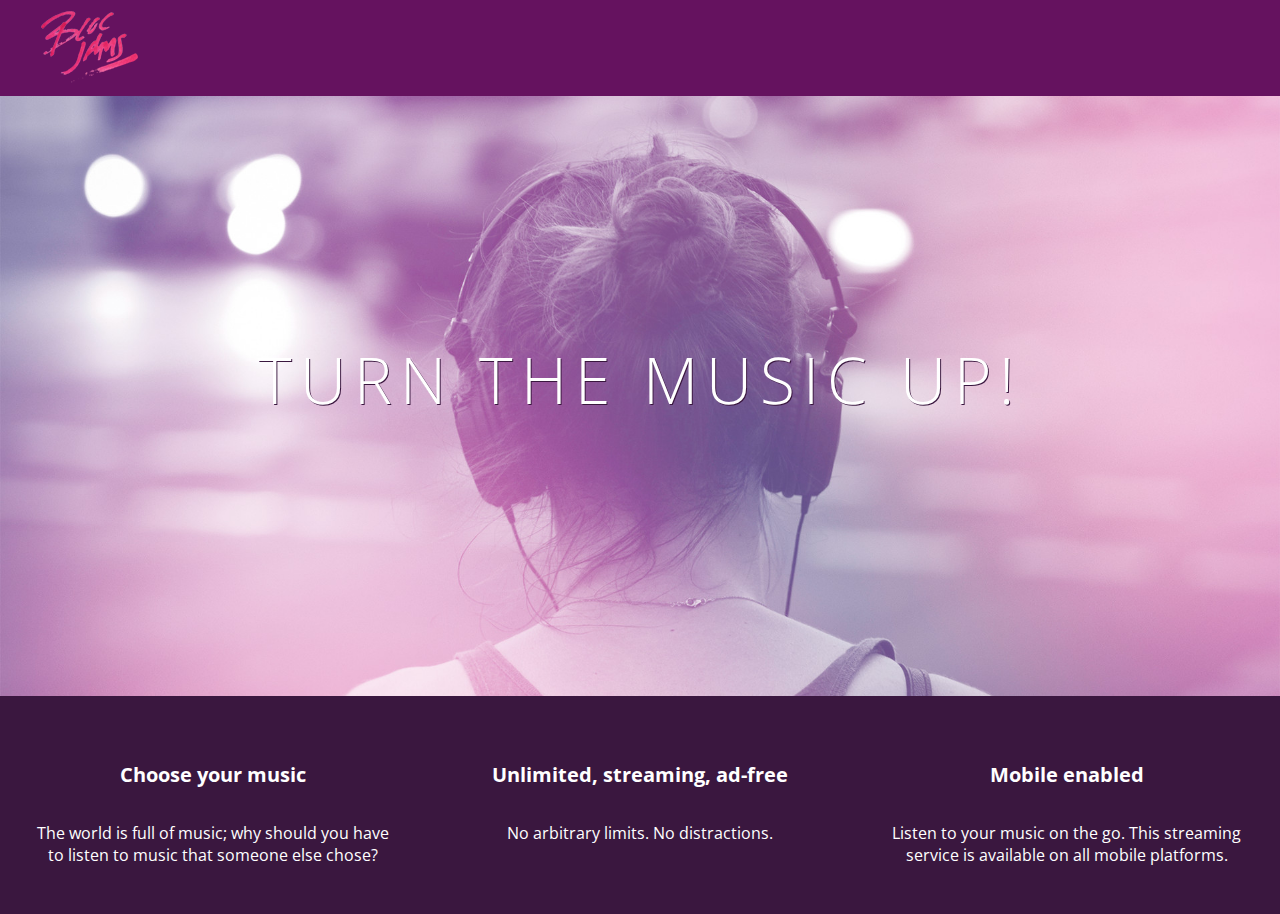
==== index.html @ 3627a010 "first commit" ====
<!DOCTYPE html>
<html>
    <head>
        <title>Bloc Jams</title>
        <link rel="stylesheet" type="text/css" href="styles/normalize.css">
        <link rel="stylesheet" type="text/css" href="http://fonts.googleapis.com/css?family=Open+Sans:400,800,600,700,300">
        <link rel="stylesheet" type="text/css" href="http://code.ionicframework.com/ionicons/2.0.1/css/ionicons.min.css">
        <link rel="stylesheet" type="text/css" href="styles/main.css">
    </head>
    <body class="landing">
        <nav class="navbar"><!-- navigation bar -->
            <img src="assets/images/bloc_jams_logo.png" alt="bloc jams logo" class="logo">
        </nav>
        <section class="hero-content"><!-- hero content -->
            <h1 class="hero-title">Turn the music up!</h1>
        </section>
        <section class="selling-points"><!-- selling points -->  
            <div class="point">
                <span class="ion-music-note"></span>
                <h5 class="point-title">Choose your music</h5>
                <p class="point-description">The world is full of music; why should you have to listen to music that someone else chose?</p>
            </div>
            <div class="point">
                <span class="ion-radio-waves"></span>
                <h5 class="point-title">Unlimited, streaming, ad-free</h5>
                <p class="point-description">No arbitrary limits. No distractions.</p>
            </div>
            <div class="point">
                <span class="ion-iphone"></span>
                <h5 class="point-title">Mobile enabled</h5>
                <p class="point-description">Listen to your music on the go. This streaming service is available on all mobile platforms.</p>
            </div>
        </section> 
    </body>
</html>
---- styles/main.css ----
html {
    height: 100%;
    font-size: 100%;
}

body {
    font-family: 'Open Sans';
    color: white;
    min-height: 100%;
}

body.landing {
    background-color: rgb(58,23,63);
}

.navbar {
    padding: 0.5rem;
    background-color: rgb(101,18,95);
}

.navbar .logo {
    position: relative;
    left: 2rem;
}

.hero-content {
    position: relative;
    min-height:600px;
    background-image: url(../assets/images/bloc_jams_bg.jpg);
    background-repeat: no-repeat;
    background-position: center center;
    background-size: cover;
}

.hero-content .hero-title {
    position: absolute;
    top: 40%;
    -webkit-transform: translateY(-50%);
    -moz-transform: translateY(-50%);
    -ms-transform: translateY(-50%);
    transform: translateY(-50);
    width: 100%;
    text-align: center;
    font-size: 4rem;
    font-weight: 300;
    text-transform: uppercase;
    letter-spacing: 0.5rem;
    text-shadow: 1px 1px 0px rgb(58,23,63);
}

.selling-points {
    position: relative;
    display: table;
    width: 100%;
    -webkit-box-sizing: border-box;
    -moz-box-sizing: border-box;
    box-sizing: border-box;
}

.point {
    display: table-cell;
    position: relative;
    width: 33.3%;
    padding: 2rem;
    text-align: center;
}

.point .point-title {
    font-size: 1.25rem;
}

.ion-music-note,
.ion-radio-waves,
.ion-iphone {
    color: rgb(223,50,117);
    font-size: 5rem;
}
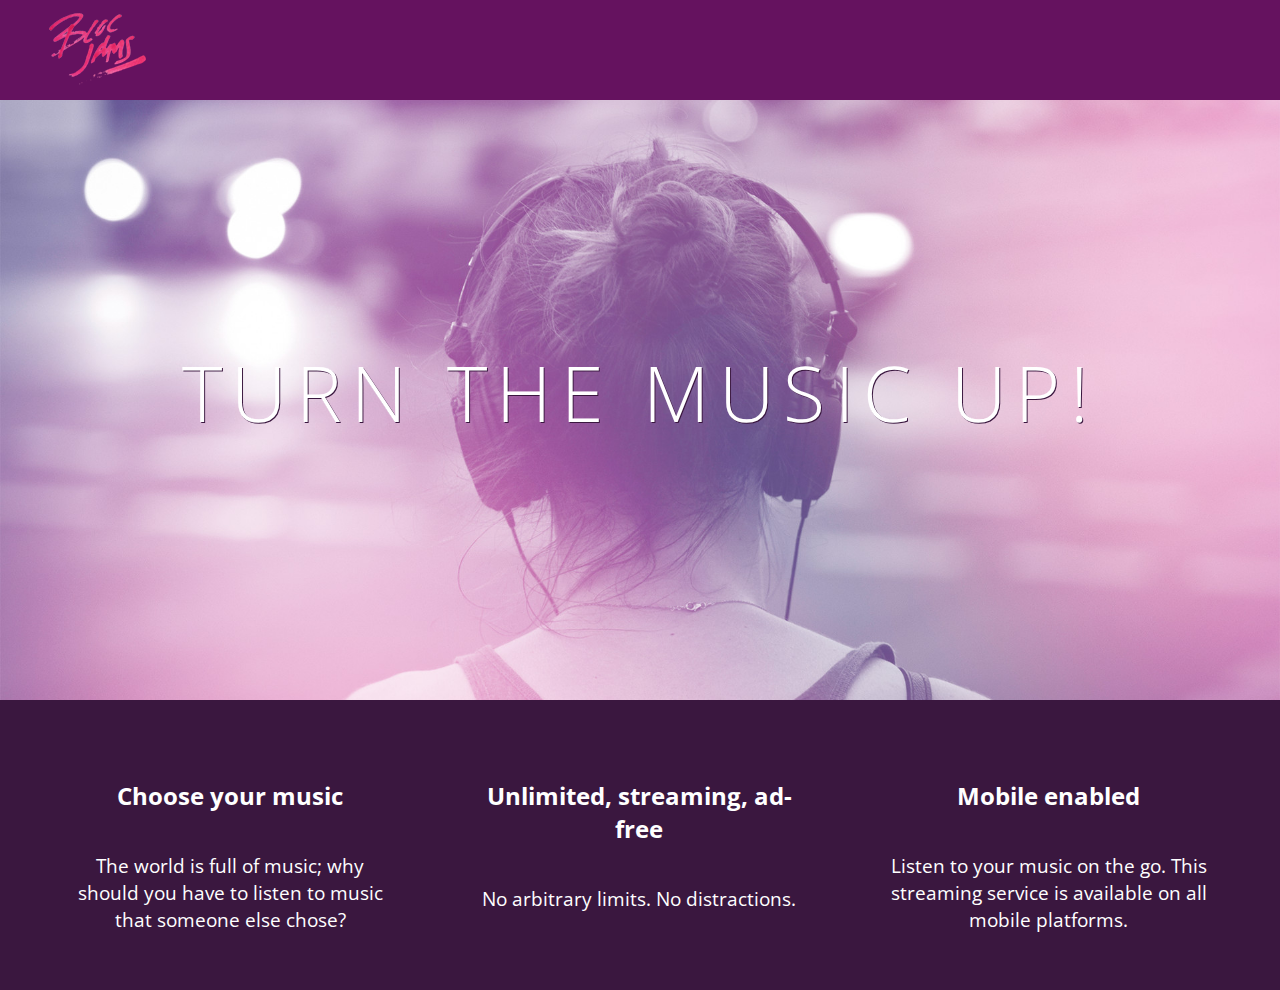
==== commit 813922c7: "first commit" ====
--- a/index.html
+++ b/index.html
@@ -2,10 +2,12 @@
 <html>
     <head>
         <title>Bloc Jams</title>
+        <meta name="viewport" content="width=device-width, initial-scale=1">
         <link rel="stylesheet" type="text/css" href="styles/normalize.css">
         <link rel="stylesheet" type="text/css" href="http://fonts.googleapis.com/css?family=Open+Sans:400,800,600,700,300">
         <link rel="stylesheet" type="text/css" href="http://code.ionicframework.com/ionicons/2.0.1/css/ionicons.min.css">
         <link rel="stylesheet" type="text/css" href="styles/main.css">
+        <link rel="stylesheet" type="text/css" href="styles/landing.css">
     </head>
     <body class="landing">
         <nav class="navbar"><!-- navigation bar -->
@@ -14,18 +16,18 @@
         <section class="hero-content"><!-- hero content -->
             <h1 class="hero-title">Turn the music up!</h1>
         </section>
-        <section class="selling-points"><!-- selling points -->  
-            <div class="point">
+        <section class="selling-points container"><!-- selling points -->  
+            <div class="point column third">
                 <span class="ion-music-note"></span>
                 <h5 class="point-title">Choose your music</h5>
                 <p class="point-description">The world is full of music; why should you have to listen to music that someone else chose?</p>
             </div>
-            <div class="point">
+            <div class="point column third">
                 <span class="ion-radio-waves"></span>
                 <h5 class="point-title">Unlimited, streaming, ad-free</h5>
                 <p class="point-description">No arbitrary limits. No distractions.</p>
             </div>
-            <div class="point">
+            <div class="point column third">
                 <span class="ion-iphone"></span>
                 <h5 class="point-title">Mobile enabled</h5>
                 <p class="point-description">Listen to your music on the go. This streaming service is available on all mobile platforms.</p>
--- a/styles/main.css
+++ b/styles/main.css
@@ -1,3 +1,9 @@
+*, *::before, *::after {
+    -moz-box-sizing: border-box;
+    -webkit-box-sizing: border-box;
+    box-sizing: border-box;
+}
+
 html {
     height: 100%;
     font-size: 100%;
@@ -7,10 +13,6 @@
     font-family: 'Open Sans';
     color: white;
     min-height: 100%;
-}
-
-body.landing {
-    background-color: rgb(58,23,63);
 }
 
 .navbar {
@@ -23,55 +25,32 @@
     left: 2rem;
 }
 
-.hero-content {
-    position: relative;
-    min-height:600px;
-    background-image: url(../assets/images/bloc_jams_bg.jpg);
-    background-repeat: no-repeat;
-    background-position: center center;
-    background-size: cover;
+.container {
+    margin: 0 auto;
+    max-width: 64rem;
 }
 
-.hero-content .hero-title {
-    position: absolute;
-    top: 40%;
-    -webkit-transform: translateY(-50%);
-    -moz-transform: translateY(-50%);
-    -ms-transform: translateY(-50%);
-    transform: translateY(-50);
-    width: 100%;
-    text-align: center;
-    font-size: 4rem;
-    font-weight: 300;
-    text-transform: uppercase;
-    letter-spacing: 0.5rem;
-    text-shadow: 1px 1px 0px rgb(58,23,63);
+/* medium and small screens (640px */
+@media (min-width: 640px) {
+    html { font-size: 112%; }
+    
+    .column {
+        float: left;
+        padding-left: 1rem;
+        padding-right: 1rem;
+    }
+    
+    .column.full { width: 100%; }
+    .column.two-thirds { width: 66.7%; }
+    .column.half { width: 50%; }
+    .column.third { width: 33.3%; }
+    .column.fourth { width: 25%; }
+    .column.flow-opposite { float: right; }
 }
 
-.selling-points {
-    position: relative;
-    display: table;
-    width: 100%;
-    -webkit-box-sizing: border-box;
-    -moz-box-sizing: border-box;
-    box-sizing: border-box;
+/* large screens (1024px) */
+@media (min-width: 1024px) {
+    html { font-size: 120%; }
 }
 
-.point {
-    display: table-cell;
-    position: relative;
-    width: 33.3%;
-    padding: 2rem;
-    text-align: center;
-}
 
-.point .point-title {
-    font-size: 1.25rem;
-}
-
-.ion-music-note,
-.ion-radio-waves,
-.ion-iphone {
-    color: rgb(223,50,117);
-    font-size: 5rem;
-}--- a/styles/landing.css
+++ b/styles/landing.css
@@ -0,0 +1,49 @@
+body.landing {
+    background-color: rgb(58,23,63);
+}
+
+.hero-content {
+    position: relative;
+    min-height:600px;
+    background-image: url(../assets/images/bloc_jams_bg.jpg);
+    background-repeat: no-repeat;
+    background-position: center center;
+    background-size: cover;
+}
+
+.hero-content .hero-title {
+    position: absolute;
+    top: 40%;
+    -webkit-transform: translateY(-50%);
+    -moz-transform: translateY(-50%);
+    -ms-transform: translateY(-50%);
+    transform: translateY(-50);
+    width: 100%;
+    text-align: center;
+    font-size: 4rem;
+    font-weight: 300;
+    text-transform: uppercase;
+    letter-spacing: 0.5rem;
+    text-shadow: 1px 1px 0px rgb(58,23,63);
+}
+
+.selling-points {
+    position: relative;
+}
+
+.point {
+    position: relative;
+    padding: 2rem;
+    text-align: center;
+}
+
+.point .point-title {
+    font-size: 1.25rem;
+}
+
+.ion-music-note,
+.ion-radio-waves,
+.ion-iphone {
+    color: rgb(223,50,117);
+    font-size: 5rem;
+}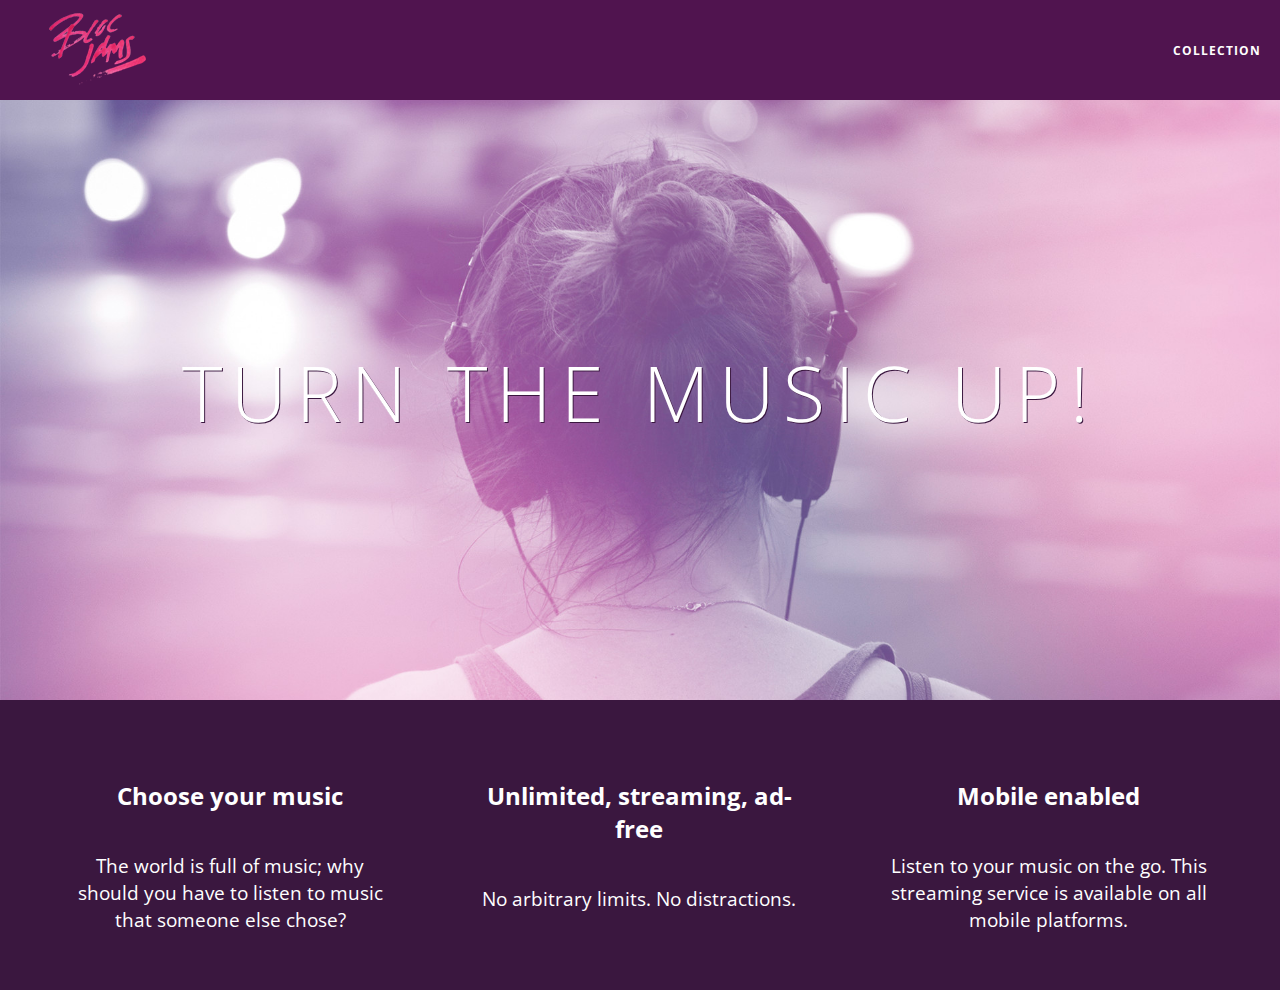
==== commit 8376ed73: "checkpoint-9-collection" ====
--- a/index.html
+++ b/index.html
@@ -11,12 +11,17 @@
     </head>
     <body class="landing">
         <nav class="navbar"><!-- navigation bar -->
-            <img src="assets/images/bloc_jams_logo.png" alt="bloc jams logo" class="logo">
+            <a href="index.html" class="logo">
+                <img src="assets/images/bloc_jams_logo.png" alt="bloc jams logo">
+            </a>
+            <div class="links-container">
+                <a href="collection.html" class="navbar-link">collection</a>
+            </div>
         </nav>
         <section class="hero-content"><!-- hero content -->
             <h1 class="hero-title">Turn the music up!</h1>
         </section>
-        <section class="selling-points container"><!-- selling points -->  
+        <section class="selling-points container clearfix"><!-- selling points -->  
             <div class="point column third">
                 <span class="ion-music-note"></span>
                 <h5 class="point-title">Choose your music</h5>
--- a/styles/main.css
+++ b/styles/main.css
@@ -16,13 +16,51 @@
 }
 
 .navbar {
+    position: relative;
     padding: 0.5rem;
-    background-color: rgb(101,18,95);
+    /* #1 */
+    background-color: rgba(101,18,95,0.5);
+    /* #2 */
+    z-index: 1;
 }
 
 .navbar .logo {
     position: relative;
     left: 2rem;
+    cursor: pointer;
+}
+
+.navbar .links-container {
+    display: table;
+    position: absolute;
+    top: 0;
+    right: 0;
+    height: 100px;
+    color: white;
+    /* #3 */
+    text-decoration: none;
+}
+
+.links-container .navbar-link {
+    display: table-cell;
+    position: relative;
+    height: 100%;
+    padding-left: 1rem;
+    padding-right: 1rem;
+    /* 4 */
+    vertical-align: middle;
+    color: white;
+    font-size: 0.625rem;
+    letter-spacing: 0.05rem;
+    font-weight: 700;
+    text-transform: uppercase;
+    /* #3 */
+    text-decoration: none;
+    cursor: pointer;
+}
+
+.links-container .navbar-link:hover {
+    color: rgb(233,50,117);
 }
 
 .container {
@@ -53,4 +91,12 @@
     html { font-size: 120%; }
 }
 
+.clearfix::before,
+.clearfix::after {
+    content: "";
+    display: table;
+}
 
+.clearfix::after {
+    clear: both;
+}
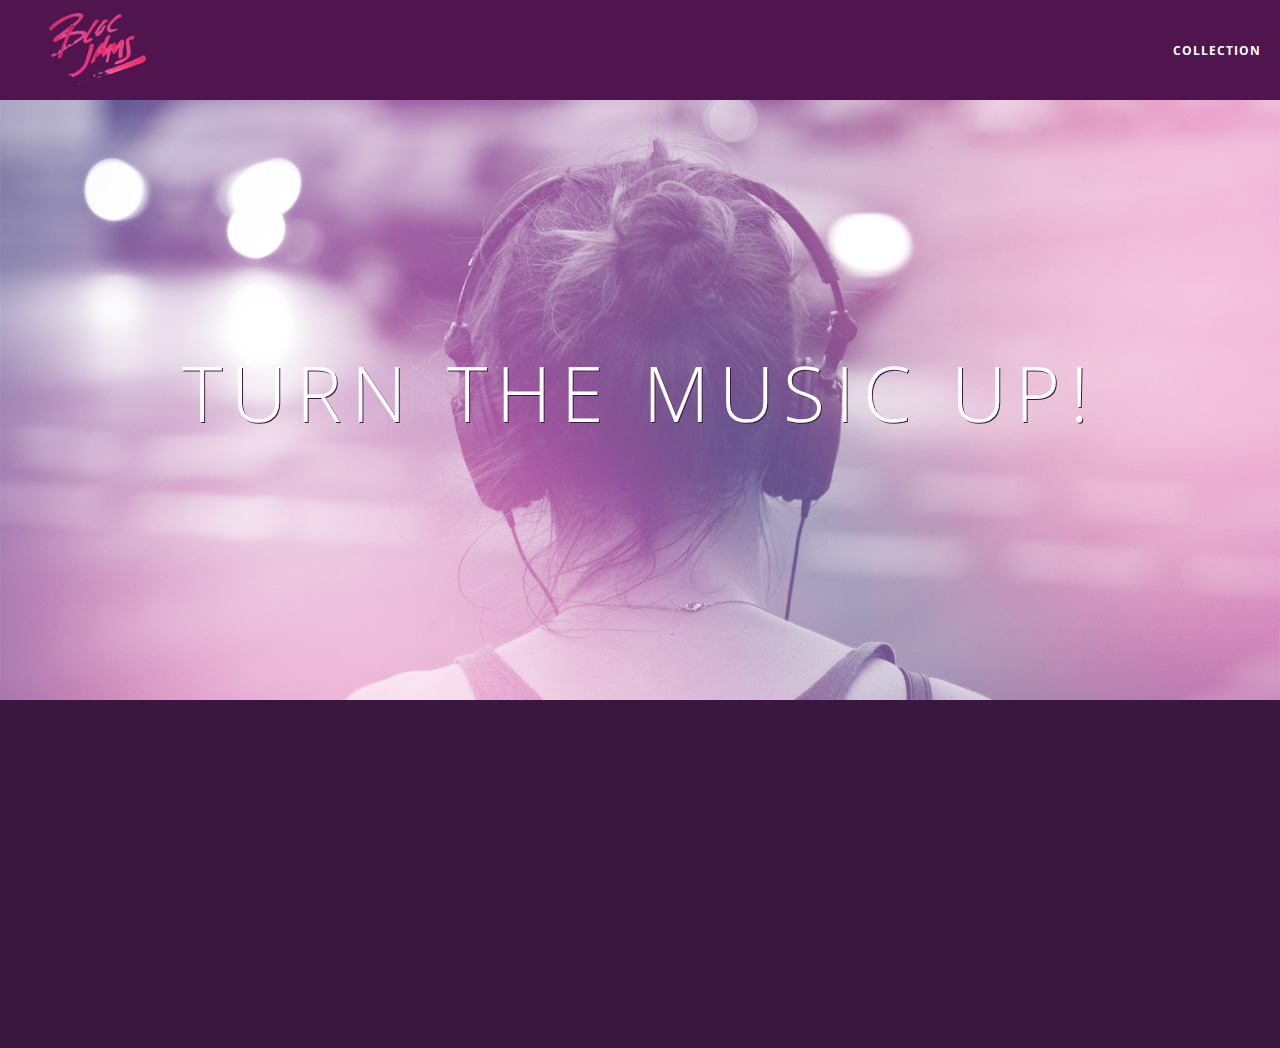
==== commit aabdd066: "checkpoint 22 DOM animation completed" ====
--- a/index.html
+++ b/index.html
@@ -38,5 +38,6 @@
                 <p class="point-description">Listen to your music on the go. This streaming service is available on all mobile platforms.</p>
             </div>
         </section> 
+        <script src="scripts/landing.js"></script>
     </body>
 </html>--- a/styles/main.css
+++ b/styles/main.css
@@ -68,6 +68,10 @@
     max-width: 64rem;
 }
 
+.container.narrow {
+    max-width: 56rem;   
+}
+
 /* medium and small screens (640px */
 @media (min-width: 640px) {
     html { font-size: 112%; }
--- a/styles/landing.css
+++ b/styles/landing.css
@@ -35,6 +35,16 @@
     position: relative;
     padding: 2rem;
     text-align: center;
+    opacity: 0;
+    -webkit-transform: scaleX(0.9) translateY(3rem);
+    -moz-transform: scaleX(0.9) translateY(3rem);
+    transform: scaleX(0.9) translateY(3rem);
+    -webkit-transition: all 0.25s ease-in-out;
+    -moz-transition: all 0.25s ease-in-out;
+    transition: all 0.25s ease-in-out;
+    -webkit-transition-delay: 0.2s;
+    -moz-transition-delay: 0.2s;
+    transition-delay: 0.2s;
 }
 
 .point .point-title {
